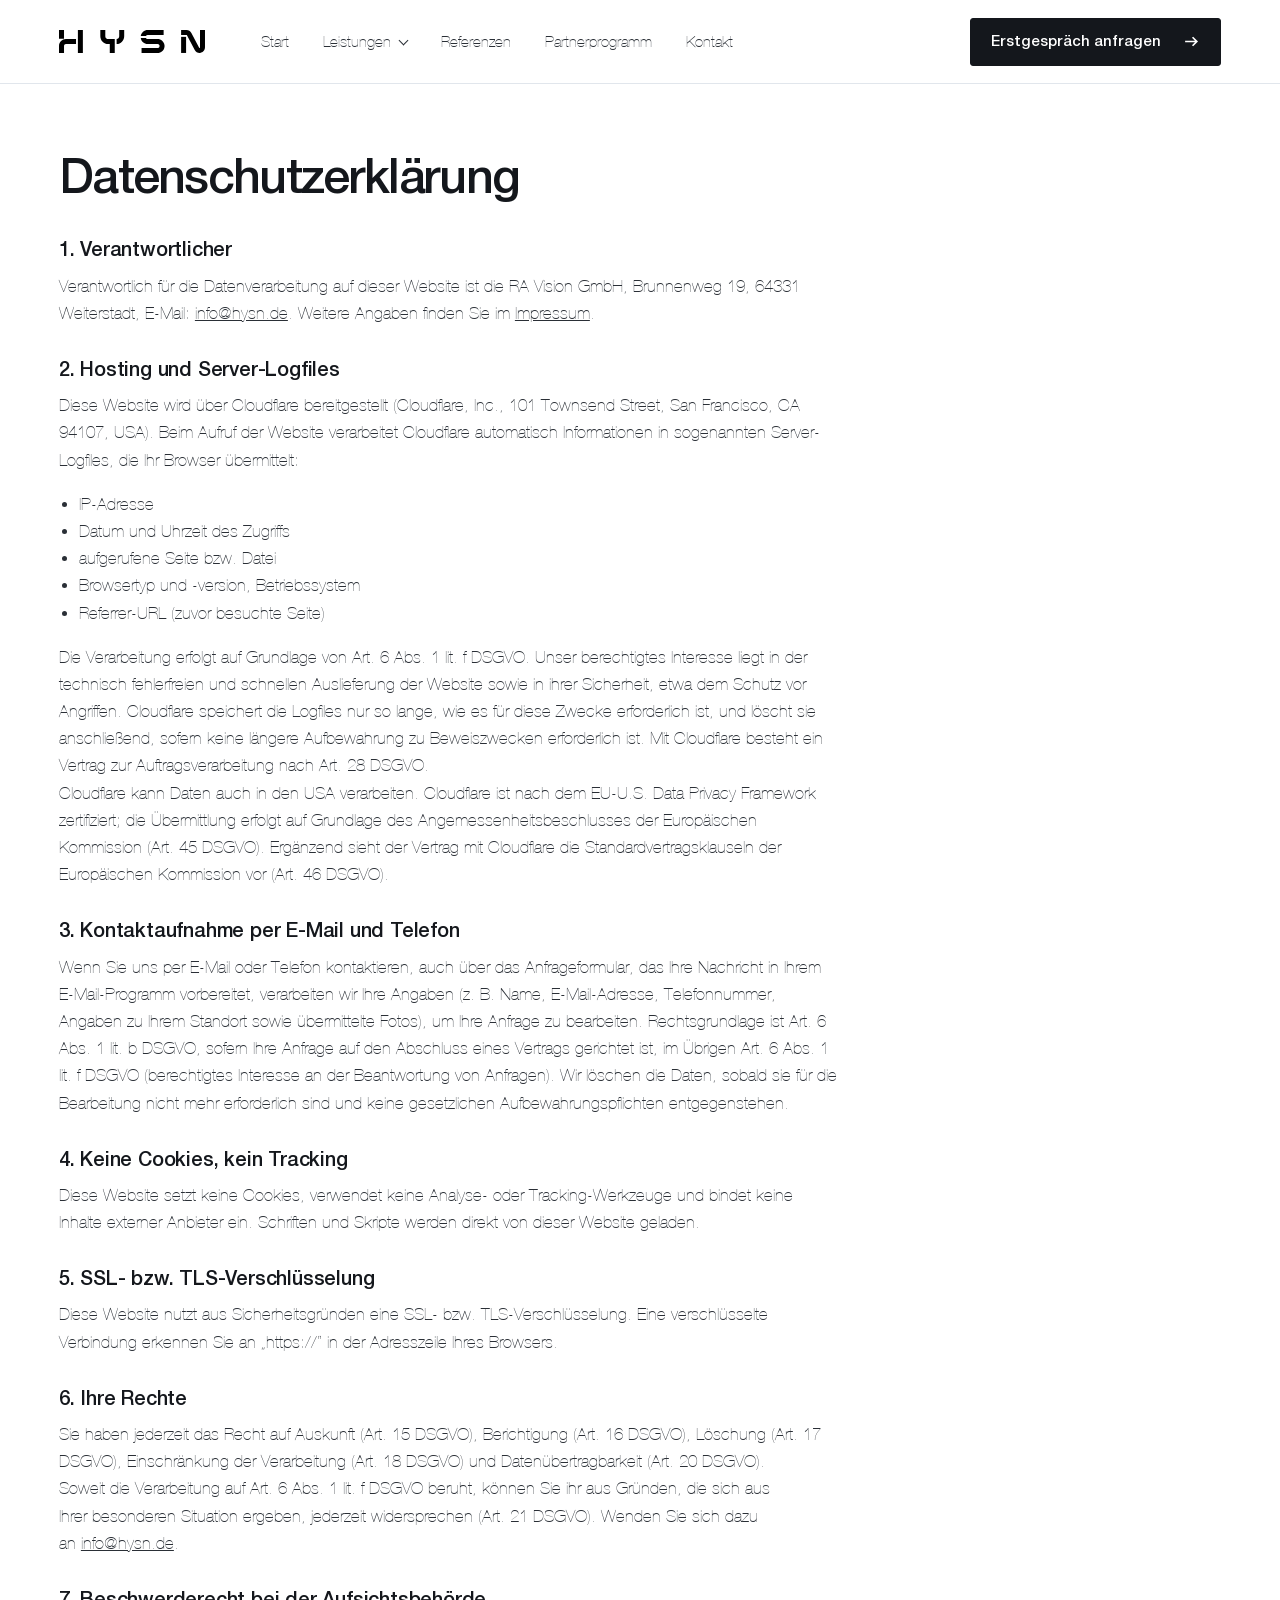
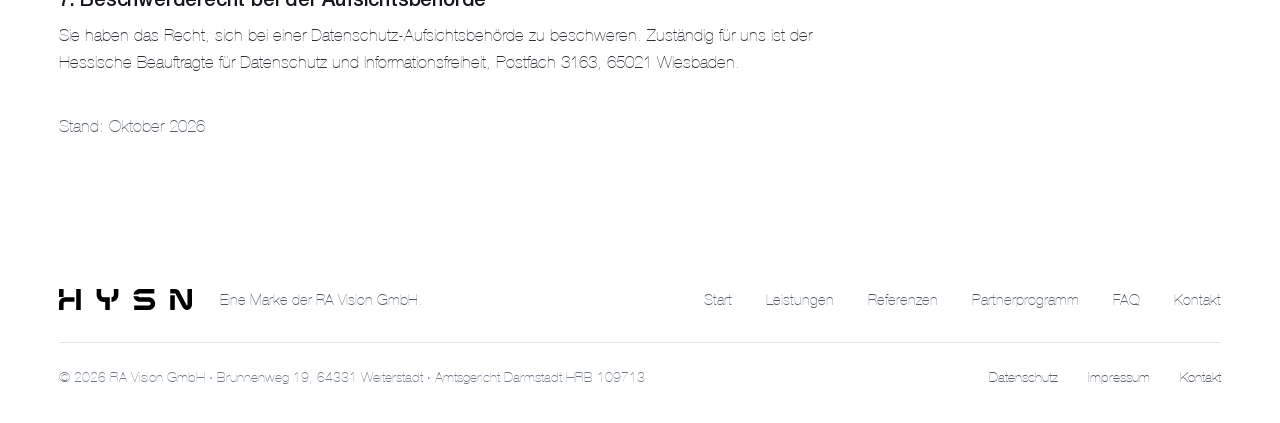
==== datenschutz/index.html @ 9eab582f "HYSN website: German multi-page site for Cloudflare Workers Static site built by _build.py from page" ====
<!doctype html>
<html lang="de"><head>
<meta charset="utf-8"><meta name="viewport" content="width=device-width, initial-scale=1">
<title>Datenschutz | HYSN</title><meta name="description" content="Datenschutzerklärung der RA Vision GmbH, Marke HYSN.">
<link rel="icon" href="../assets/img/favicon.svg" type="image/svg+xml"><link rel="stylesheet" href="../assets/css/site.css?v=23bb50a17d">
</head><body>
<a class="skip" href="#inhalt">Zum Inhalt springen</a>
<header class="top"><div class="wrap">
  <a class="logo" href="../index.html" aria-label="HYSN Startseite"><img src="../assets/img/logo/hysn-logo.svg" alt="HYSN" width="1485" height="234"></a>
  <nav class="nav" aria-label="Hauptnavigation"><ul><li><a href="../index.html">Start</a></li><li class="has-sub"><a href="../leistungen/content-creation/">Leistungen</a><ul class="sub-menu"><li><a href="../leistungen/content-creation/">Content Creation</a></li><li><a href="../leistungen/installation-montage/">Installation &amp; Montage</a></li><li><a href="../leistungen/wartung-betrieb/">Wartung &amp; Betrieb</a></li><li><a href="../leistungen/dooh-hyads/">DOOH &amp; hyads</a></li></ul></li><li><a href="../referenzen/">Referenzen</a></li><li><a href="../partnerprogramm/">Partnerprogramm</a></li><li><a href="../kontakt/">Kontakt</a></li></ul><a class="btn" href="../kontakt/#anfrage"><span class="btn-t"><span data-t="Erstgespräch anfragen">Erstgespräch anfragen</span></span><svg class="i-arr" viewBox="0 0 16 16" aria-hidden="true"><path d="M2 8h11M9 4l4 4-4 4"/></svg></a></nav>
  <details class="mnav"><summary aria-label="Menü"><svg class="ico ico-bars" viewBox="0 0 24 24"><path d="M3 7h18M3 12h18M3 17h18"/></svg><svg class="ico ico-x" viewBox="0 0 24 24"><path d="M6 6l12 12M18 6 6 18"/></svg></summary>
    <div class="mpanel" data-lenis-prevent><ul><li><a href="../index.html">Start</a></li><li class="mgroup">Leistungen</li><li class="sub-list"><a href="../leistungen/content-creation/">Content Creation</a></li><li class="sub-list"><a href="../leistungen/installation-montage/">Installation &amp; Montage</a></li><li class="sub-list"><a href="../leistungen/wartung-betrieb/">Wartung &amp; Betrieb</a></li><li class="sub-list"><a href="../leistungen/dooh-hyads/">DOOH &amp; hyads</a></li><li><a href="../referenzen/">Referenzen</a></li><li><a href="../partnerprogramm/">Partnerprogramm</a></li><li><a href="../kontakt/">Kontakt</a></li></ul><a class="btn" href="../kontakt/#anfrage"><span class="btn-t"><span data-t="Erstgespräch anfragen">Erstgespräch anfragen</span></span><svg class="i-arr" viewBox="0 0 16 16" aria-hidden="true"><path d="M2 8h11M9 4l4 4-4 4"/></svg></a></div></details>
</div></header>
<main id="inhalt">
<div class="wrap"><article class="legal">
<h1>Datenschutzerklärung</h1>
<h2>1. Verantwortlicher</h2><p>Verantwortlich für die Datenverarbeitung auf dieser Website ist die RA Vision GmbH, Brunnenweg 19, 64331 Weiterstadt, E-Mail: <a href="mailto:info@hysn.de">info@hysn.de</a>. Weitere Angaben finden Sie im <a href="../impressum/">Impressum</a>.</p>
<h2>2. Hosting und Server-Logfiles</h2><p>Diese Website wird über Cloudflare bereitgestellt (Cloudflare, Inc., 101 Townsend Street, San Francisco, CA 94107, USA). Beim Aufruf der Website verarbeitet Cloudflare automatisch Informationen in sogenannten Server-Logfiles, die Ihr Browser übermittelt:</p>
<ul><li>IP-Adresse</li><li>Datum und Uhrzeit des Zugriffs</li><li>aufgerufene Seite bzw. Datei</li><li>Browsertyp und -version, Betriebssystem</li><li>Referrer-URL (zuvor besuchte Seite)</li></ul>
<p>Die Verarbeitung erfolgt auf Grundlage von Art. 6 Abs. 1 lit. f DSGVO. Unser berechtigtes Interesse liegt in der technisch fehlerfreien und schnellen Auslieferung der Website sowie in ihrer Sicherheit, etwa dem Schutz vor Angriffen. Cloudflare speichert die Logfiles nur so lange, wie es für diese Zwecke erforderlich ist, und löscht sie anschließend, sofern keine längere Aufbewahrung zu Beweiszwecken erforderlich ist. Mit Cloudflare besteht ein Vertrag zur Auftragsverarbeitung nach Art. 28 DSGVO.</p>
<p>Cloudflare kann Daten auch in den USA verarbeiten. Cloudflare ist nach dem EU-U.S. Data Privacy Framework zertifiziert; die Übermittlung erfolgt auf Grundlage des Angemessenheitsbeschlusses der Europäischen Kommission (Art. 45 DSGVO). Ergänzend sieht der Vertrag mit Cloudflare die Standardvertragsklauseln der Europäischen Kommission vor (Art. 46 DSGVO).</p>
<h2>3. Kontaktaufnahme per E-Mail und Telefon</h2><p>Wenn Sie uns per E-Mail oder Telefon kontaktieren, auch über das Anfrageformular, das Ihre Nachricht in Ihrem E-Mail-Programm vorbereitet, verarbeiten wir Ihre Angaben (z. B. Name, E-Mail-Adresse, Telefonnummer, Angaben zu Ihrem Standort sowie übermittelte Fotos), um Ihre Anfrage zu bearbeiten. Rechtsgrundlage ist Art. 6 Abs. 1 lit. b DSGVO, sofern Ihre Anfrage auf den Abschluss eines Vertrags gerichtet ist, im Übrigen Art. 6 Abs. 1 lit. f DSGVO (berechtigtes Interesse an der Beantwortung von Anfragen). Wir löschen die Daten, sobald sie für die Bearbeitung nicht mehr erforderlich sind und keine gesetzlichen Aufbewahrungspflichten entgegenstehen.</p>
<h2>4. Keine Cookies, kein Tracking</h2><p>Diese Website setzt keine Cookies, verwendet keine Analyse- oder Tracking-Werkzeuge und bindet keine Inhalte externer Anbieter ein. Schriften und Skripte werden direkt von dieser Website geladen.</p>
<h2>5. SSL- bzw. TLS-Verschlüsselung</h2><p>Diese Website nutzt aus Sicherheitsgründen eine SSL- bzw. TLS-Verschlüsselung. Eine verschlüsselte Verbindung erkennen Sie an „https://“ in der Adresszeile Ihres Browsers.</p>
<h2>6. Ihre Rechte</h2><p>Sie haben jederzeit das Recht auf Auskunft (Art. 15 DSGVO), Berichtigung (Art. 16 DSGVO), Löschung (Art. 17 DSGVO), Einschränkung der Verarbeitung (Art. 18 DSGVO) und Datenübertragbarkeit (Art. 20 DSGVO). Soweit die Verarbeitung auf Art. 6 Abs. 1 lit. f DSGVO beruht, können Sie ihr aus Gründen, die sich aus Ihrer besonderen Situation ergeben, jederzeit widersprechen (Art. 21 DSGVO). Wenden Sie sich dazu an <a href="mailto:info@hysn.de">info@hysn.de</a>.</p>
<h2>7. Beschwerderecht bei der Aufsichtsbehörde</h2><p>Sie haben das Recht, sich bei einer Datenschutz-Aufsichtsbehörde zu beschweren. Zuständig für uns ist der Hessische Beauftragte für Datenschutz und Informationsfreiheit, Postfach 3163, 65021 Wiesbaden.</p>
<p style="margin-top:36px;color:var(--muted)">Stand: Oktober 2026</p>
</article></div>
</main>
<footer class="foot"><div class="wrap">
  <div class="foot-row">
    <div class="foot-brand"><a href="../index.html" aria-label="HYSN Startseite"><img src="../assets/img/logo/hysn-logo.svg" alt="HYSN" width="1485" height="234"></a><span>Eine Marke der RA Vision GmbH.</span></div>
    <nav aria-label="Footer"><ul><li><a href="../index.html">Start</a></li><li><a href="../leistungen/content-creation/">Leistungen</a></li><li><a href="../referenzen/">Referenzen</a></li><li><a href="../partnerprogramm/">Partnerprogramm</a></li><li><a href="../faq/">FAQ</a></li><li><a href="../kontakt/">Kontakt</a></li></ul></nav>
  </div>
  <div class="foot-legal"><span>© 2026 RA Vision GmbH · Brunnenweg 19, 64331 Weiterstadt · Amtsgericht Darmstadt HRB 109713</span>
    <ul><li><a href="../datenschutz/">Datenschutz</a></li><li><a href="../impressum/">Impressum</a></li><li><a href="../kontakt/">Kontakt</a></li></ul></div>
</div></footer>
<script src="../assets/js/vendor/lenis.js?v=35b2548763" defer></script>
<script src="../assets/js/site.js?v=674188e4a6" defer></script>
</body></html>
---- assets/css/site.css ----
/* HYSN site: light theme matching the page concepts and hysn.de. */
@font-face{font-family:'HYSN Sans';src:url('../fonts/HelveticaNeueRegular.woff2') format('woff2');font-weight:400;font-display:swap}
@font-face{font-family:'HYSN Sans';src:url('../fonts/HelveticaNeueMedium.woff2') format('woff2');font-weight:500;font-display:swap}
:root{
  --ink:#14171c; --text:#2a2f36; --muted:#525c67; --soft:#6f7b88;
  --line:#e1e6ec; --line-strong:#c9d1da; --band:#f1f5f9; --band-2:#e9eff5; --field:#f6f8fb; --white:#fff;
  --star:#d23c3c; --focus:#2f6fb5;
  --font:'Helvetica Neue','HYSN Sans',Helvetica,Arial,sans-serif;
  --wrap:1840px; --gutter:clamp(20px,4.6vw,88px); --radius:3px; --head:84px;
  /* spacing scale: every section and grid uses these, so all pages share one rhythm (1440 px: 109 / 56 / 35 / 36) */
  --sec-y:clamp(72px,7.6vw,136px); --sec-y-sm:clamp(44px,4.2vw,76px);
  --head-gap:clamp(36px,3.9vw,72px); --grid-gap:clamp(20px,2.4vw,44px); --card-pad:clamp(24px,2.5vw,44px); --stack:clamp(14px,1.1vw,22px);
}
*{box-sizing:border-box}
html{-webkit-text-size-adjust:100%;scroll-behavior:smooth;scroll-padding-top:100px}
body{margin:0;padding-top:var(--head);background:var(--white);color:var(--text);font-family:var(--font);font-size:17px;line-height:1.6;-webkit-font-smoothing:antialiased;font-variant-numeric:proportional-nums}
body.hero-page{padding-top:0}
img{max-width:100%;display:block}
.logo img,.foot-brand img,.cta-brand img{width:auto;max-width:none}
a{color:inherit}
h1,h2,h3{color:var(--ink);font-weight:500;margin:0}
h1{font-size:clamp(40px,3.85vw,76px);line-height:1.03;letter-spacing:-.035em}
h2{font-size:clamp(32px,3.2vw,60px);line-height:1.06;letter-spacing:-.03em}
/* the line spans _lib.page() adds inside headings always look like the heading itself */
h1>.ln,h2>.ln{font-size:inherit!important;font-weight:inherit!important;color:inherit!important;line-height:inherit!important;letter-spacing:inherit!important}
h3{font-size:20px;line-height:1.3;letter-spacing:-.01em}
p{margin:0}
.wrap{width:100%;max-width:var(--wrap);margin:0 auto;padding:0 var(--gutter)}
.eyebrow{display:block;font-size:13px;font-weight:500;letter-spacing:.22em;text-transform:uppercase;color:var(--soft);margin-bottom:18px}
.lead{font-size:clamp(18px,1.45vw,22px);line-height:1.5;color:var(--muted)}
.sub{font-size:18px;line-height:1.55;color:var(--muted)}
.small{font-size:15px;color:var(--muted)}
.nw{white-space:nowrap}
.skip{position:absolute;left:-999px}.skip:focus{left:16px;top:12px;z-index:100;background:var(--ink);color:#fff;padding:10px 14px}
:focus-visible{outline:2px solid var(--focus);outline-offset:3px}
.ico{width:24px;height:24px;flex:none;fill:none;stroke:currentColor;stroke-width:1.5;stroke-linecap:round;stroke-linejoin:round}

/* buttons and text links */
.btn{display:inline-flex;align-items:center;justify-content:space-between;gap:22px;background:var(--ink);color:#fff;border:1px solid var(--ink);border-radius:var(--radius);padding:17px 24px;font:500 16.5px/1 var(--font);text-decoration:none;cursor:pointer;transition:background .2s}
.btn:hover{background:#2a3038;color:#fff}
.btn svg{width:17px;height:17px;fill:none;stroke:currentColor;stroke-width:1.6}
.btn--ghost{background:transparent;color:var(--ink)}
.btn--ghost:hover{background:var(--ink);color:#fff}
.tlink{display:inline-flex;align-items:center;gap:12px;font:500 16.5px/1.2 var(--font);color:var(--ink);text-decoration:none;padding-bottom:6px;border-bottom:1px solid var(--line-strong);transition:border-color .2s}
.tlink:hover{border-color:var(--ink)}
.tlink svg{width:16px;height:16px;fill:none;stroke:currentColor;stroke-width:1.6}
.tlink--plain{border-bottom:0;padding-bottom:0}

/* header: fixed; transparent over a photo hero until the page scrolls */
.top{position:fixed;top:0;left:0;right:0;z-index:50;height:var(--head);background:rgba(255,255,255,.97);border-bottom:1px solid var(--line);transition:background .25s,border-color .25s}
body.hero-page .top{background:transparent;border-color:transparent}
body.hero-page .top.is-solid{background:rgba(255,255,255,.97);border-color:var(--line)}
/* keep the menu readable where a hero photo runs under it */
body.hero-page .top:not(.is-solid){background:linear-gradient(180deg,rgba(255,255,255,.92) 0%,rgba(255,255,255,.78) 62%,rgba(255,255,255,0) 100%) border-box no-repeat}
.top .wrap{display:flex;align-items:center;height:100%;gap:56px}
.logo img{height:23px;width:auto}
.nav{display:flex;align-items:center;flex:1;gap:24px}
.nav>ul{display:flex;gap:34px;list-style:none;margin:0;padding:0}
.nav a{font-size:15.5px;color:var(--text);text-decoration:none;padding:8px 0;white-space:nowrap}
.nav a:hover,.nav a[aria-current="page"]{color:var(--ink)}
.nav a[aria-current="page"]{box-shadow:inset 0 -1.5px 0 var(--ink)}
.nav .btn{margin-left:auto;padding:14px 20px;font-size:15px;color:#fff;white-space:nowrap}
.has-sub{position:relative}
.has-sub>a::after{content:"";display:inline-block;width:6px;height:6px;margin-left:9px;border:solid currentColor;border-width:0 1.4px 1.4px 0;transform:translateY(-3px) rotate(45deg)}
.sub-menu{position:absolute;top:100%;left:-20px;min-width:260px;list-style:none;margin:0;padding:10px 0;background:#fff;border:1px solid var(--line);box-shadow:0 18px 40px rgba(20,23,28,.08);opacity:0;visibility:hidden;transform:translateY(6px);transition:.2s}
.has-sub:hover .sub-menu,.has-sub:focus-within .sub-menu{opacity:1;visibility:visible;transform:none}
.sub-menu a{display:block;padding:10px 20px}
.sub-menu a:hover{background:var(--band)}
.mnav{display:none;margin-left:auto}

/* footer: compact, as in the concepts */
.foot{padding:52px 0 34px;font-size:15px;background:#fff}
.foot-row{display:flex;align-items:center;flex-wrap:wrap;gap:20px 56px;padding-bottom:30px;border-bottom:1px solid var(--line)}
.foot-brand{display:flex;align-items:center;gap:28px}
.foot-brand img{height:21px;width:auto}
.foot-brand span{color:var(--muted)}
.foot nav ul{display:flex;flex-wrap:wrap;gap:12px 34px;list-style:none;margin:0;padding:0}
.foot-row nav{margin-left:auto}
.foot a{text-decoration:none;color:var(--muted)}
.foot a:hover{color:var(--ink)}
.foot-legal{display:flex;flex-wrap:wrap;justify-content:space-between;gap:12px 24px;padding-top:24px;color:var(--soft);font-size:14px}
.foot-legal ul{display:flex;gap:30px;list-style:none;margin:0;padding:0}

/* section rhythm: .sec gives a content section the shared vertical spacing, .sec--band the pale background */
.sec{padding:var(--sec-y) 0}
.sec--band{background:var(--band)}
.sec-head{max-width:900px;margin-bottom:var(--head-gap)}
.sec-head>.sub,.sec-head>.lead{margin-top:var(--stack);max-width:720px}
.sec-note{margin-top:clamp(28px,2.6vw,44px);font-size:15.5px;color:var(--muted)}
.sec-note strong{font-weight:500;color:var(--ink)}
/* heading column left, content right */
.split{display:grid;grid-template-columns:minmax(0,.8fr) minmax(0,1.6fr);gap:var(--head-gap) clamp(48px,5vw,104px);align-items:start}
.split>.sec-head{margin-bottom:0}

/* fact strip under a hero: icon, title, one line; columns with dividers */
.facts{padding:var(--sec-y-sm) 0}
.facts .wrap{display:grid;grid-auto-flow:column;grid-auto-columns:minmax(0,1fr)}
.fact{display:flex;gap:22px;align-items:flex-start;padding:4px clamp(20px,2.2vw,40px)}
.fact:first-child{padding-left:0}
.fact+.fact{border-left:1px solid var(--line)}
.fact .ico{width:48px;height:48px;stroke-width:1.15;color:var(--ink)}
.fact h3{font-size:21px;margin:4px 0 8px}
.fact p{font-size:16.5px;color:var(--muted);line-height:1.5}

/* numbered steps with icon rings on a connecting line; any number of steps */
.steps{--ring:84px;list-style:none;margin:0;padding:0;display:grid;grid-auto-flow:column;grid-auto-columns:minmax(0,1fr);gap:var(--grid-gap)}
.steps>li{position:relative}
.steps>li:not(:last-child)::after{content:"";position:absolute;top:calc(var(--ring) / 2);left:calc(var(--ring) + 16px);right:calc(16px - var(--grid-gap));height:1px;background:var(--line-strong)}
.steps .ring{width:var(--ring);height:var(--ring);border-radius:50%;background:#fff;border:1px solid var(--line-strong);display:grid;place-items:center}
.steps .ring .ico{width:30px;height:30px;stroke-width:1.3;color:var(--ink)}
.steps b{display:block;margin-top:28px;font-size:15px;font-weight:500;letter-spacing:.12em;color:var(--soft)}
.steps h3{font-size:21px;margin:8px 0 10px}
.steps p{font-size:16.5px;color:var(--muted);line-height:1.5}

/* contact hero: photo bleeds to the right edge, fades into white */
.chero{position:relative;min-height:680px;display:flex;align-items:center;padding:calc(var(--head) + 40px) 0 72px;overflow:hidden;background:#fff}
.chero-img{position:absolute;top:0;right:0;bottom:0;width:52%}
.chero-img img{width:100%;height:100%;object-fit:cover;object-position:45% 50%}
.chero::before{content:"";position:absolute;inset:0;z-index:1;background:linear-gradient(90deg,#fff 0%,#fff 48%,rgba(255,255,255,.55) 51%,rgba(255,255,255,0) 55%)}
.chero .wrap{position:relative;z-index:2}
/* site.js sets --cover where the hero text reaches the photo */
.chero-img[style*="--cover"]::after{content:"";position:absolute;top:0;bottom:0;left:0;width:calc(var(--cover) + 110px);pointer-events:none;background:linear-gradient(90deg,#fff 0,#fff var(--cover),rgba(255,255,255,.55) calc(var(--cover) + 50px),rgba(255,255,255,0) 100%)}
.chero-text{max-width:min(1000px,50vw)}
.chero h1{margin-bottom:26px}
.chero .lead{max-width:640px;margin-bottom:38px}
.chero .actions{display:flex;flex-wrap:wrap;align-items:center;gap:20px 40px}
.note{display:flex;align-items:center;gap:14px;margin-top:34px;font-size:16px;color:var(--muted)}
.note .ico{width:28px;height:28px;color:var(--ink)}

/* form + sidebar */
.cform{padding:var(--sec-y) 0 0}
.cform .wrap{display:grid;grid-template-columns:1fr minmax(380px,560px);gap:0}
.cform-main{padding:0 clamp(40px,4vw,80px) var(--sec-y) 0}
.cform-main .sub{margin-top:18px}
.form-grid{display:grid;grid-template-columns:1fr 1fr;gap:22px 36px;margin-top:40px}
.field{display:flex;flex-direction:column;gap:10px}
.field--full{grid-column:1/-1}
.field label{font-size:16px;color:var(--ink)}
.field label b{color:var(--star);font-weight:400;margin-left:2px}
.field input,.field select,.field textarea{font:400 16.5px/1.4 var(--font);color:var(--ink);background:var(--field);border:1px solid #d5dce4;border-radius:var(--radius);padding:15px 16px;width:100%}
.field textarea{min-height:190px;resize:vertical}
.field select{appearance:none;color:var(--ink);background-image:url("data:image/svg+xml,%3Csvg xmlns='http://www.w3.org/2000/svg' width='12' height='8' fill='none' stroke='%2314171c' stroke-width='1.6'%3E%3Cpath d='m1 1 5 5 5-5'/%3E%3C/svg%3E");background-repeat:no-repeat;background-position:right 18px center;padding-right:44px}
.field select:has(option[value=""]:checked){color:var(--muted)}
.field input:focus,.field select:focus,.field textarea:focus{outline:none;border-color:var(--ink);background:#fff;box-shadow:0 0 0 3px rgba(20,23,28,.07)}
.form-foot{margin-top:30px}
.form-foot .small{margin-top:18px;max-width:640px}
.form-foot .small a{color:var(--ink)}
.cside{border-left:1px solid var(--line);padding-left:clamp(32px,3vw,56px);display:flex;flex-direction:column}
.cside h3{font-size:30px;letter-spacing:-.02em;margin-bottom:34px}
.expect{display:flex;gap:26px;margin-bottom:34px}
.expect .ico{width:44px;height:44px;stroke-width:1.2;color:var(--ink)}
.expect strong{display:block;font-size:20px;font-weight:500;color:var(--ink);letter-spacing:-.01em;margin-bottom:6px}
.expect p{color:var(--muted);font-size:16.5px;line-height:1.5}
.direct-mini{border-top:1px solid var(--line);padding-top:30px;margin-top:4px}
.direct-mini p{font-size:16.5px;color:var(--ink);margin-bottom:16px}
.direct-mini a{display:flex;align-items:center;gap:18px;font-size:21px;color:var(--ink);text-decoration:none;margin-bottom:12px}
.direct-mini a:hover{text-decoration:underline}
.direct-mini .ico{width:24px;height:24px}
.cside-img{margin-top:34px;margin-right:calc((min(100vw, var(--wrap)) - 100vw) / 2 - var(--gutter));flex:1;min-height:330px;overflow:hidden}
.cside-img img{width:100%;height:100%;object-fit:cover;object-position:70% 50%}

/* what happens next */
.next{background:linear-gradient(180deg,var(--band) 0%,#f6f9fb 100%);padding:var(--sec-y) 0;border-top:1px solid var(--line)}
.next .wrap{display:grid;grid-template-columns:.9fr 2.1fr;gap:48px;align-items:center}
.flow{display:grid;grid-template-columns:repeat(3,1fr);position:relative}
.flow::before{content:"";position:absolute;left:100px;right:calc(33.33% - 34px);top:33px;height:1px;background:var(--line-strong)}
.flow>div{position:relative;padding:0 34px}
.flow>div+div::before{content:"";position:absolute;left:0;top:92px;bottom:0;border-left:1px solid var(--line-strong)}
.flow .ring{width:66px;height:66px;border-radius:50%;background:#fff;border:1px solid var(--line-strong);display:grid;place-items:center;margin-bottom:22px;position:relative;z-index:1}
.flow .ring .ico{width:28px;height:28px}
.flow b{display:block;font-weight:500;font-size:18px;color:var(--ink);margin-bottom:6px}
.flow h3{font-size:19px;margin-bottom:10px}
.flow p{color:var(--muted);font-size:16px;line-height:1.5}

/* direct contact columns */
.ways{padding:var(--sec-y) 0}
.ways h2{margin-bottom:var(--head-gap)}
.ways-grid{display:grid;grid-template-columns:repeat(4,1fr)}
.ways-grid>div{padding:6px 34px 6px 0}
.ways-grid>div+div{padding-left:34px;border-left:1px solid var(--line)}
.ways-grid>div{display:flex;flex-direction:column;align-items:flex-start}
.ways-grid .tlink{margin-top:auto}
.ways-grid .ico{width:46px;height:46px;stroke-width:1.2;color:var(--ink);margin-bottom:26px}
.ways-grid h3{font-size:16px;font-weight:400;color:var(--muted);margin-bottom:8px}
.ways-grid .big{display:block;font-size:clamp(20px,1.7vw,26px);font-weight:500;color:var(--ink);letter-spacing:-.015em;line-height:1.25;text-decoration:none;margin-bottom:14px}
.ways-grid p{color:var(--muted);font-size:16.5px;line-height:1.5;margin-bottom:26px;min-height:50px}

/* personal strip */
.person{display:grid;grid-template-columns:58% 42%;background:#fff;border-top:1px solid var(--line)}
.person-img{min-height:520px;overflow:hidden}
.person-img img{width:100%;height:100%;object-fit:cover}
.person-text{padding:var(--sec-y) clamp(32px,4.4vw,88px);display:flex;flex-direction:column;justify-content:center;align-items:flex-start;max-width:640px}
.person-text h2{font-size:clamp(30px,3.1vw,48px);margin-bottom:22px}
.person-text .sub{margin-bottom:28px}
.person-text .org{font-size:18px;color:var(--ink);margin-bottom:6px}
.person-text .small{margin-bottom:30px}

/* location */
.place{background:linear-gradient(180deg,#f3f6f9 0%,#f8fafc 100%);padding:var(--sec-y) 0;border-top:1px solid var(--line)}
.place .wrap{display:grid;grid-template-columns:1.25fr .85fr auto;gap:48px;align-items:center}
.place .sub{margin:20px 0 26px;max-width:620px}
.addr{display:flex;gap:18px;margin-bottom:34px;color:var(--muted);font-size:17px;line-height:1.5}
.addr .ico{width:28px;height:28px;color:var(--ink)}
.addr strong{display:block;color:var(--ink);font-weight:500}
.map{width:100%;max-width:300px;justify-self:end}
.map .land{fill:#fff;stroke:#b9c4d0;stroke-width:1.3}
.map .area{fill:#d7e2ee}
.map .dot{fill:var(--ink)}
.map text{font:500 16px var(--font);fill:var(--ink)}
.stack{border-left:1px solid var(--line-strong);padding:20px 0 20px 56px;align-self:stretch;display:flex;flex-direction:column;justify-content:center}
.stack span{display:block;font-size:15px;font-weight:500;letter-spacing:.24em;text-transform:uppercase;color:var(--muted);line-height:2.1}
.stack i{display:block;width:44px;height:1px;background:var(--muted);margin-top:22px}

/* faq: two columns, plus/minus */
.qa{padding:var(--sec-y) 0}
.qa .wrap{display:grid;grid-template-columns:.8fr 1.4fr;gap:64px;align-items:start}
.faq{border-top:1px solid var(--line)}
.faq details{border-bottom:1px solid var(--line)}
.faq summary{list-style:none;cursor:pointer;display:flex;justify-content:space-between;align-items:center;gap:24px;padding:24px 4px 24px 24px;font-size:19px;color:var(--ink)}
.faq summary::-webkit-details-marker{display:none}
.faq summary::after{content:"";flex:none;width:16px;height:16px;background:linear-gradient(var(--ink),var(--ink)) center/16px 1.6px no-repeat,linear-gradient(var(--ink),var(--ink)) center/1.6px 16px no-repeat;transition:transform .42s var(--ease,ease),background-size .42s var(--ease,ease)}
/* plus turns into minus; .is-closing (site.js) flips it back as soon as an answer starts closing */
.faq details[open]:not(.is-closing) summary::after{background-size:16px 1.6px,1.6px 0}
.faq summary:hover::after{transform:scale(1.15)}
.faq details p{padding:0 64px 26px 24px;color:var(--muted);font-size:17px}

/* closing banner with the hysn.de ribbon */
.cta{position:relative;overflow:hidden;background:linear-gradient(100deg,#f6f8fa 0%,#eef2f6 45%,#f4f6f9 100%);border-top:1px solid var(--line)}
.cta .ribbon{position:absolute;top:0;bottom:0;left:38%;width:66%;height:100%;z-index:0;pointer-events:none}
.cta .wrap{position:relative;z-index:1;display:flex;align-items:center;justify-content:space-between;gap:40px;padding-top:var(--sec-y);padding-bottom:var(--sec-y)}
.cta-text{max-width:780px}
.cta .sub{margin:14px 0 30px}
.cta .actions{display:flex;flex-wrap:wrap;align-items:center;gap:18px 36px}
.cta .small{margin-top:18px}
.cta-brand{display:flex;flex-direction:column;align-items:flex-start;font-size:15px;font-weight:500;letter-spacing:.26em;text-transform:uppercase;color:var(--text);line-height:1.9}
.cta-brand i{display:block;width:44px;height:1px;background:var(--ink);margin:20px 0 34px}
.cta-brand img{height:20px;width:auto}

/* legal pages */
.legal{max-width:780px;padding:72px 0 96px}
.legal h1{font-size:clamp(34px,4vw,48px);margin-bottom:36px}
.legal h2{font-size:20px;letter-spacing:-.01em;margin:34px 0 10px}
.legal p,.legal li{color:var(--text)}
.legal ul{padding-left:20px}
.todo{background:#fff3c4;padding:0 4px;border-radius:2px}

/* responsive */
@media (max-width:1180px){
  .split{grid-template-columns:1fr}
  .facts .wrap{grid-auto-flow:row;grid-template-columns:repeat(2,minmax(0,1fr));row-gap:32px}
  .fact:nth-child(odd){padding-left:0;border-left:0}
  .top .wrap{gap:32px}.nav>ul{gap:22px}
  .cform .wrap{grid-template-columns:1fr}
  .cform-main{padding:0 0 64px}
  .cside{border-left:0;padding-left:0;border-top:1px solid var(--line);padding-top:48px}
  .cside-img{margin-left:calc((min(100vw, var(--wrap)) - 100vw) / 2 - var(--gutter));min-height:300px}
  .ways-grid{grid-template-columns:1fr 1fr;row-gap:44px}
  .ways-grid>div:nth-child(3){padding-left:0;border-left:0}
  .place .wrap{grid-template-columns:1fr 1fr}.stack{display:none}
  .next .wrap{grid-template-columns:1fr;gap:40px}
  .cside-img{flex:none;height:340px;min-height:0}
  .cta-brand{display:none}
}
@media (max-width:1140px){
  .nav{display:none}
  .mnav{display:block}
  .mnav summary{list-style:none;cursor:pointer;width:44px;height:44px;display:grid;place-items:center}
  .mnav summary::-webkit-details-marker{display:none}
  .mpanel{display:none;position:absolute;left:0;right:0;top:var(--head);max-height:calc(100vh - var(--head));max-height:calc(100dvh - var(--head));overflow-y:auto;overscroll-behavior:contain;background:#fff;border-bottom:1px solid var(--line);padding:12px var(--gutter) 24px;box-shadow:0 18px 40px rgba(20,23,28,.08)}
  .mnav[open] .mpanel{display:block}
  .mpanel ul{list-style:none;margin:0;padding:0}
  .mpanel a{display:block;padding:12px 0;font-size:17px;font-weight:500;color:var(--ink);text-decoration:none;border-bottom:1px solid var(--line)}
  .mpanel .mgroup{padding:16px 0 6px;font-size:12.5px;font-weight:500;letter-spacing:.2em;text-transform:uppercase;color:var(--soft)}
  .mpanel .sub-list a{padding-left:16px;font-weight:400}
  .mpanel a[aria-current="page"]{box-shadow:inset 3px 0 0 var(--ink);padding-left:12px}
  .mpanel .btn{display:inline-flex;margin-top:18px;padding:16px 22px;border-bottom:0;color:#fff}
  .mnav .ico-x,.mnav[open] .ico-bars{display:none}
  .mnav[open] .ico-x{display:block}
  body.hero-page .top.mopen,body.hero-page .top:has(.mnav[open]){background:#fff;border-color:var(--line)}
}
@media (max-width:960px){
  .chero{min-height:0;display:flex;flex-direction:column;padding:calc(var(--head) + 28px) 0 0}
  .chero-text{max-width:none}
  .chero-img{order:2}
  .chero::before{display:none}
  .chero-img{position:relative;width:100%;height:auto;aspect-ratio:16/10;margin-top:44px}
  .steps{grid-auto-flow:row;grid-template-columns:repeat(2,minmax(0,1fr));row-gap:44px}
  .steps>li::after{display:none}
  .flow{grid-template-columns:1fr;gap:30px}.flow::before{display:none}
  .flow>div{padding:0;display:grid;grid-template-columns:66px minmax(0,1fr);column-gap:24px;align-content:start}.flow>div+div::before{display:none}
  .flow .ring{grid-row:1/4;margin-bottom:0}
  .map{max-width:220px}
  .person{grid-template-columns:1fr}.person-img{min-height:300px}
  .person-text{padding:56px var(--gutter);max-width:none}
  .qa .wrap{grid-template-columns:1fr;gap:32px}
  .place .wrap{grid-template-columns:1fr}.map{justify-self:start}
  .foot-row nav{margin-left:0}
}
@media (max-width:620px){
  :root{--gutter:20px;--head:70px}
  body{font-size:16.5px}
  .form-grid{grid-template-columns:1fr;gap:20px}
  .ways-grid{grid-template-columns:1fr}
  .ways-grid>div,.ways-grid>div+div{padding:28px 0;border-left:0;border-top:1px solid var(--line)}
  .ways-grid>div:first-child{border-top:0;padding-top:0}
  .ways-grid p{min-height:0}
  .ways-grid{row-gap:0}
  .btn{width:100%}
  .top .btn{width:auto}
  .faq summary{padding-left:0}.faq details p{padding:0 0 24px 0}
  .facts .wrap{grid-template-columns:1fr;row-gap:0}
  .fact,.fact+.fact{padding:20px 0;border-left:0;border-top:1px solid var(--line)}
  .fact:first-child{border-top:0;padding-top:0}
  .fact .ico{width:40px;height:40px}
  .fact h3{font-size:20px;margin:0 0 6px}
  .steps{--ring:64px;grid-template-columns:1fr;row-gap:32px}
  .steps>li{display:grid;grid-template-columns:var(--ring) minmax(0,1fr);column-gap:20px;align-content:start}
  .steps .ring{grid-row:1/4}
  .steps .ring .ico{width:26px;height:26px}
  .steps b{margin-top:0}
  .steps h3{margin:4px 0 6px}
  /* footer links: finger-sized rows */
  .foot nav ul{gap:0 28px}
  .foot nav a,.foot-legal a{display:inline-block;padding:11px 0}
  .foot-legal{padding-top:12px}
  .foot-brand{flex-direction:column;align-items:flex-start;gap:12px}
}
@media (prefers-reduced-motion:reduce){html{scroll-behavior:auto}*{transition:none!important}}

/* audit fixes */
.vh{position:absolute!important;width:1px;height:1px;padding:0;margin:-1px;overflow:hidden;clip:rect(0,0,0,0);white-space:nowrap;border:0}
/* larger touch areas for small text links without changing their look */
.tlink,.ways-grid a.big,.direct-mini a,.logo,.ways-grid p a,.cta-text p a{position:relative}
.tlink::after,.ways-grid a.big::after,.direct-mini a::after,.logo::after,.ways-grid p a::after,.cta-text p a::after{content:"";position:absolute;inset:-9px 0}
@media (max-width:600px){
  /* hyphenate only long compound words, never short ones like "Gespräch" */
  h1,h2,h3{overflow-wrap:break-word;-webkit-hyphens:auto;hyphens:auto;hyphenate-limit-chars:12 5 5;-webkit-hyphenate-limit-before:5;-webkit-hyphenate-limit-after:5}
  h1,h2{text-wrap:balance}
  .legal h1{font-size:clamp(28px,8.6vw,34px)}
}
@media (min-width:2000px){ .chero h1{font-size:68px} }
/* very wide screens: the plain photo hero (Kontakt) starts its photo after the text column */
@media (min-width:2000px){
  section[class="chero"]{--imgw:calc(100vw - ((100vw - 1840px) / 2 + var(--gutter) + 1040px))}
  section[class="chero"] .chero-img{width:var(--imgw)}
  section[class="chero"]::before{background:linear-gradient(90deg,#fff 0,#fff calc(100% - var(--imgw)),rgba(255,255,255,.55) calc(100% - var(--imgw) + 50px),rgba(255,255,255,0) calc(100% - var(--imgw) + 110px))}
}
summary,.flow h3{text-wrap:pretty}
.place-note{margin-top:14px}
/* wide screens: the concepts are drawn at 1920 with larger type than the 1440 layout */
@media (min-width:1600px){
  body{font-size:18px}
  .eyebrow{font-size:14px}
  .lead{font-size:clamp(22px,1.36vw,26px)}
  .chero .lead{max-width:720px}
  .sub{font-size:19.5px}
  .small{font-size:16px}
  .note{font-size:17px}
  .btn{font-size:17.5px;padding:19px 27px}
  .tlink{font-size:17.5px}
  .field label{font-size:17.5px}
  .field input,.field select,.field textarea{font-size:17.5px;padding:16px 18px}
  .cside h3{font-size:34px}
  .expect strong{font-size:22px}.expect p{font-size:17.5px}
  .direct-mini p{font-size:17.5px}.direct-mini a{font-size:23px}
  .flow b{font-size:19.5px}.flow h3{font-size:21.5px}.flow p{font-size:17.5px}
  .ways-grid h3{font-size:17.5px}.ways-grid .big{font-size:28px}.ways-grid p{font-size:17.5px}
  .person-text h2{font-size:clamp(30px,3.1vw,56px)}.person-text .org{font-size:20px}
  .addr{font-size:18.5px}
  .stack span,.cta-brand{font-size:16px}
  .faq summary{font-size:21px}.faq details p{font-size:18.5px}
}
/* closing banner: the ribbon fades in from the left instead of starting on a hard vertical edge */
.cta .ribbon{-webkit-mask-image:linear-gradient(90deg,transparent 0,#000 22%);mask-image:linear-gradient(90deg,transparent 0,#000 22%)}
@media (max-width:960px){ .cta .ribbon{left:20%;width:100%;-webkit-mask-image:linear-gradient(90deg,transparent 0,#000 45%);mask-image:linear-gradient(90deg,transparent 0,#000 45%)} }
@media (max-width:620px){ .cta .ribbon{left:0;opacity:.6} }
p,li{text-wrap:pretty}
/* phones: every <br>-separated heading line (span.ln, added by _lib.page) balances on its own */
@media (max-width:600px){ .ln{display:block} .ln+br{display:none} }

/* =====================================================================
   Motion and interaction, taken over from the hysn.de landing page.
   site.js adds .js-motion to <html> (never for reduced motion), so without JavaScript nothing is hidden.
   ===================================================================== */
:root{--ease:cubic-bezier(.22,.61,.36,1);--glacier:#6f8aa6}

/* buttons: the label rolls up to a copy of itself (.btn-t is added by _lib.page), the arrow leaves and comes back */
.btn-t{display:block;overflow:hidden;padding:.15em 0;margin:-.15em 0}
.btn-t>span{display:block;position:relative;line-height:1.2;transition:transform .5s var(--ease)}
.btn-t>span::after{content:attr(data-t);position:absolute;left:0;right:0;top:calc(100% + .3em)}
.btn:hover .btn-t>span,.btn:focus-visible .btn-t>span{transform:translateY(calc(-100% - .3em))}
@keyframes arr-x{0%{translate:0 0;opacity:1}42%{translate:16px 0;opacity:0}43%{translate:-16px 0;opacity:0}100%{translate:0 0;opacity:1}}
@keyframes arr-y{0%{translate:0 0;opacity:1}42%{translate:0 14px;opacity:0}43%{translate:0 -14px;opacity:0}100%{translate:0 0;opacity:1}}
@keyframes arr-up{0%{translate:0 0;opacity:1}42%{translate:0 -14px;opacity:0}43%{translate:0 14px;opacity:0}100%{translate:0 0;opacity:1}}
:is(a,button,summary):is(:hover,:focus-visible) .i-arr{animation:arr-x .6s var(--ease)}
:is(a,button,summary):is(:hover,:focus-visible) .i-down{animation:arr-y .6s var(--ease)}

/* text links: an ink line grows over the light underline */
.tlink{border-bottom:0;padding-bottom:7px;background:linear-gradient(var(--ink),var(--ink)) 0 100%/0 1.5px no-repeat,linear-gradient(var(--line-strong),var(--line-strong)) 0 100%/100% 1px no-repeat;transition:background-size .5s var(--ease)}
.tlink:hover,.tlink:focus-visible{background-size:100% 1.5px,100% 1px}
.tlink--plain{padding-bottom:5px;background:linear-gradient(var(--ink),var(--ink)) 0 100%/0 1px no-repeat}
.tlink--plain:hover,.tlink--plain:focus-visible{background-size:100% 1px}

/* header: frosted glass, a soft shadow once the page scrolls, underline that draws in under menu items */
.top{background:rgba(255,255,255,.84);-webkit-backdrop-filter:saturate(1.4) blur(14px);backdrop-filter:saturate(1.4) blur(14px);transition:background .25s,border-color .25s,box-shadow .35s}
body.hero-page .top.is-solid{background:rgba(255,255,255,.84)}
.top.is-scrolled{box-shadow:0 10px 30px rgba(20,23,28,.06)}
.nav>ul>li>a{position:relative}
.nav>ul>li>a::before{content:"";position:absolute;left:0;right:0;bottom:2px;height:1.5px;background:var(--ink);transform:scaleX(0);transform-origin:right;transition:transform .45s var(--ease)}
.has-sub>a::before{right:15px}
.nav>ul>li:hover>a::before,.nav>ul>li:focus-within>a::before,.nav a[aria-current="page"]::before,.nav a.is-cur::before{transform:scaleX(1);transform-origin:left}
.nav a[aria-current="page"]{box-shadow:none}
.sub-menu a{transition:background .25s,padding .35s var(--ease),color .25s}
.has-sub.is-open .sub-menu{opacity:1;visibility:visible;transform:none}
.has-sub.is-shut .sub-menu{opacity:0;visibility:hidden;transform:translateY(6px)}
html.menu-open{overflow:hidden}
.sub-menu a:hover{padding-left:26px}
.foot a{transition:color .25s}

/* cards and icons */
.zoom img{transition:transform .9s var(--ease)}
.zoom:hover img{transform:scale(1.05)}
.fact .ico,.ways-grid .ico,.expect .ico,.wb-points .ico{transition:translate .5s var(--ease)}
.fact:hover .ico,.ways-grid>div:hover .ico,.expect:hover .ico,.wb-points>div:hover .ico{translate:0 -4px}
.steps .ring,.flow .ring{transition:background .4s,border-color .4s,translate .5s var(--ease)}
.steps .ring .ico,.flow .ring .ico{transition:color .4s}
.steps>li:hover .ring,.flow>div:hover .ring{background:var(--ink);border-color:var(--ink);translate:0 -3px}
.steps>li:hover .ring .ico,.flow>div:hover .ring .ico{color:#fff}

/* scroll reveal: blocks rise in, groups of cards one after another (site.js sets .rv, --d and .is-in) */
.js-motion .rv{opacity:0;translate:0 28px;transition:opacity .8s var(--ease),translate .9s var(--ease);transition-delay:calc(var(--d,0) * 90ms)}
.js-motion .rv.is-in{opacity:1;translate:0 0}
/* larger photos open like a curtain */
.js-motion .rv-img img{clip-path:inset(0 0 100% 0);scale:1.12;transition:clip-path 1.1s var(--ease),scale 1.6s var(--ease),transform .9s var(--ease)}
.js-motion .rv-img.rv-flat img{scale:1}
.js-motion .rv-img.is-in img{clip-path:inset(0);scale:1}
/* section headings brighten word by word while they scroll into view (site.js sets --o per word) */
.js-motion .hw .w{opacity:var(--o,.22)}
/* step lines draw from left to right */
.js-motion .steps>li::after{transform:scaleX(0);transform-origin:left;transition:transform 1s var(--ease) calc(var(--i,0) * .28s + .15s)}
.js-motion .steps.is-in>li::after{transform:scaleX(1)}
.js-motion .flow::before{transform:scaleX(0);transform-origin:left;transition:transform 1.6s var(--ease) .2s}
.js-motion .flow.is-in::before{transform:scaleX(1)}

/* photo heroes: text rises in on load, the photo settles slowly */
@keyframes rise{from{opacity:0;translate:0 26px}to{opacity:1;translate:0 0}}
@keyframes settle{from{scale:1.12}to{scale:1}}
.chero-text>*{animation:rise .9s var(--ease) both}
.chero-text>:nth-child(2){animation-delay:.08s}.chero-text>:nth-child(3){animation-delay:.16s}
.chero-text>:nth-child(4){animation-delay:.24s}.chero-text>:nth-child(5){animation-delay:.32s}.chero-text>:nth-child(6){animation-delay:.4s}
.chero-img{overflow:hidden}
.chero-img img{animation:settle 18s var(--ease) both}

/* ambient: drifting ribbon in the closing banner, pulsing Rhein-Main dot on the maps */
.cta .ribbon path{transform-origin:center;animation:ribbon 12s ease-in-out infinite alternate}
.cta .ribbon .rb-b{animation-duration:15s;animation-delay:-4s}
.cta .ribbon .rb-c{animation-duration:10s;animation-delay:-2s}
@keyframes ribbon{from{transform:translate(0,0) rotate(0)}to{transform:translate(-14px,8px) rotate(-1.4deg)}}
.map .pulse{fill:var(--glacier);transform-box:fill-box;transform-origin:center;animation:pulse 2.4s ease-out infinite}
@keyframes pulse{0%{transform:scale(1);opacity:.6}100%{transform:scale(5);opacity:0}}

/* back to top (added by site.js) */
.totop{position:fixed;right:clamp(16px,2vw,32px);bottom:clamp(16px,2vw,32px);z-index:45;width:50px;height:50px;display:grid;place-items:center;background:var(--ink);color:#fff;border-radius:var(--radius);box-shadow:0 12px 30px rgba(20,23,28,.18);opacity:0;visibility:hidden;translate:0 14px;transition:opacity .3s,visibility .3s,translate .45s var(--ease),background .2s}
.totop.is-on{opacity:1;visibility:visible;translate:0 0}
.totop:hover{background:#2a3038}
.totop svg{width:18px;height:18px;fill:none;stroke:currentColor;stroke-width:1.6}
.totop:hover svg{animation:arr-up .6s var(--ease)}

/* smooth scrolling (Lenis) */
html.lenis,html.lenis body{height:auto}
.lenis.lenis-smooth{scroll-behavior:auto!important}
.lenis.lenis-smooth [data-lenis-prevent]{overscroll-behavior:contain}
.lenis.lenis-stopped{overflow:hidden}

/* before/after slider: drag, click, keyboard; sweeps once when it first comes into view */
.compare{--pos:50%;position:relative;overflow:hidden;aspect-ratio:16/9;border-radius:4px;background:var(--band-2);box-shadow:0 30px 70px rgba(20,23,28,.12);cursor:ew-resize;user-select:none;-webkit-user-select:none;touch-action:pan-y}
.compare img{position:absolute;inset:0;width:100%;height:100%;object-fit:cover;pointer-events:none}
.compare-after{position:absolute;inset:0;clip-path:inset(0 0 0 var(--pos))}
.compare-handle{position:absolute;top:0;bottom:0;left:var(--pos);width:0;pointer-events:none;z-index:3}
.compare-handle::before{content:"";position:absolute;top:0;bottom:0;left:-1px;width:2px;background:rgba(255,255,255,.95);box-shadow:0 0 0 1px rgba(20,23,28,.06),0 0 18px rgba(20,23,28,.25)}
.compare-knob{position:absolute;top:50%;left:0;translate:-50% -50%;width:58px;height:58px;border-radius:50%;background:#fff;color:var(--ink);display:grid;place-items:center;box-shadow:0 10px 30px rgba(20,23,28,.25);transition:scale .35s var(--ease),background .3s,color .3s}
.compare-knob svg{width:26px;height:26px;fill:none;stroke:currentColor;stroke-width:1.6;stroke-linecap:round;stroke-linejoin:round}
.compare:hover .compare-knob,.compare.is-dragging .compare-knob{scale:1.08}
.compare.is-dragging .compare-knob{background:var(--ink);color:#fff}
.compare-knob::after{content:"";position:absolute;inset:-6px;border-radius:50%;border:1px solid rgba(255,255,255,.9);animation:knob 2.2s ease-out infinite}
.compare.is-touched .compare-knob::after{display:none}
@keyframes knob{0%{transform:scale(.9);opacity:.9}100%{transform:scale(1.45);opacity:0}}
.compare-label{position:absolute;top:16px;z-index:2;font-size:14px;font-weight:500;padding:7px 12px;border-radius:2px}
.compare-label--before{left:16px;background:rgba(255,255,255,.94);color:var(--ink)}
.compare-label--after{right:16px;background:var(--ink);color:#fff}
.compare-range{position:absolute;width:1px;height:1px;margin:-1px;padding:0;border:0;overflow:hidden;clip:rect(0 0 0 0);white-space:nowrap}
.compare:focus-within .compare-knob{outline:2px solid var(--focus);outline-offset:3px}
.compare-caps{display:grid;grid-template-columns:1fr 1fr;gap:16px;margin-top:18px}
.compare-caps p{font-size:15.5px;line-height:1.5;color:var(--muted);transition:opacity .3s}
.compare-caps strong{display:block;font-weight:500;color:var(--ink)}
.compare-caps p:last-child{text-align:right}
.compare-caps p.is-dim{opacity:.45}

/* logo carousel: grey logos turn to colour on hover or tap; autoplay, arrows, pause */
.logos-track{display:flex;gap:var(--grid-gap);overflow-x:auto;scroll-snap-type:x mandatory;scrollbar-width:none;padding:8px 0 14px;margin:-8px 0 -14px}
.logos-track::-webkit-scrollbar{display:none}
.logo-card{--s:1;--hs:1.05;position:relative;flex:0 0 calc((100% - 4 * var(--grid-gap)) / 5.15);height:150px;display:flex;align-items:center;justify-content:center;overflow:hidden;scroll-snap-align:start;background:rgba(255,255,255,.82);border:1px solid rgba(201,209,218,.82);border-radius:var(--radius);box-shadow:0 8px 24px rgba(20,23,28,.03);transition:transform .45s var(--ease),background-color .35s,border-color .35s,box-shadow .45s var(--ease)}
.logo-card::after{content:"";position:absolute;left:16px;right:16px;bottom:0;height:2px;background:var(--glacier);transform:scaleX(0);transform-origin:right;transition:transform .4s var(--ease)}
.logo-card img{max-width:var(--mw,78%);max-height:var(--mh,68%);width:auto;height:auto;object-fit:contain;filter:grayscale(1) contrast(.9);opacity:.56;transform:scale(var(--s));transition:transform .5s var(--ease),filter .38s,opacity .38s;-webkit-user-drag:none}
.logo-card:hover,.logo-card.is-tapped{transform:translateY(-4px);background:#fff;border-color:#b6c2ce;box-shadow:0 16px 34px rgba(20,23,28,.085)}
.logo-card:hover::after,.logo-card.is-tapped::after{transform:scaleX(1);transform-origin:left}
.logo-card:hover img,.logo-card.is-tapped img{filter:none;opacity:1;transform:scale(var(--hs))}
.logo-card--fill img{width:100%;height:100%;max-width:none;max-height:none;object-fit:cover}
.logo-card--contain img{object-fit:contain}
.logos-bar{display:grid;grid-template-columns:auto minmax(100px,1fr) auto;align-items:center;gap:24px;margin-top:28px}
.logos-hint{display:inline-flex;align-items:center;gap:10px;font-size:12px;font-weight:500;letter-spacing:.14em;text-transform:uppercase;color:var(--soft)}
.logos-hint i{width:7px;height:7px;border-radius:50%;background:var(--glacier);box-shadow:0 0 0 4px rgba(111,138,166,.12)}
.logos-hint .t-touch{display:none}
@media (hover:none),(pointer:coarse){.logos-hint .t-pointer{display:none}.logos-hint .t-touch{display:inline}}
.logos-progress{height:2px;background:rgba(116,128,140,.18);overflow:hidden}
.logos-progress i{display:block;height:100%;background:var(--glacier);transform-origin:left;transform:scaleX(var(--p,0));transition:transform .5s var(--ease)}
.logos-ctrl{display:flex}
.logos-ctrl button{width:46px;height:46px;display:grid;place-items:center;padding:0;margin:0;color:var(--ink);background:rgba(255,255,255,.74);border:1px solid var(--line-strong);cursor:pointer;transition:color .25s,background .25s,border-color .25s}
.logos-ctrl button+button{margin-left:-1px}
.logos-ctrl button:hover,.logos-ctrl button:focus-visible{background:var(--ink);color:#fff;border-color:var(--ink);position:relative;z-index:1}
.logos-ctrl svg{width:18px;height:18px;fill:none;stroke:currentColor;stroke-width:1.5;stroke-linecap:round;stroke-linejoin:round}
.logos-ctrl .i-play,.logos-ctrl [aria-pressed="true"] .i-pause{display:none}
.logos-ctrl [aria-pressed="true"] .i-play{display:block}

/* marquee: outlined words drift sideways; a word fills in on hover */
.marquee{overflow:hidden;white-space:nowrap;border-top:1px solid var(--line);padding:28px 0;background:#fff}
.marquee-track{display:inline-flex;animation:marquee 48s linear infinite}
.marquee:hover .marquee-track{animation-play-state:paused}
.marquee span,.marquee em{font-size:clamp(38px,5vw,80px);font-weight:500;letter-spacing:-.03em;line-height:1.05;font-style:normal;padding:0 22px;color:transparent;-webkit-text-stroke:1px #b9c4d0;transition:color .4s,-webkit-text-stroke-color .4s}
.marquee em{-webkit-text-stroke:0;color:#c9d1da}
.marquee span:hover{color:var(--ink);-webkit-text-stroke-color:var(--ink)}
@keyframes marquee{to{transform:translateX(-50%)}}

@media (max-width:1180px){ .logo-card{flex-basis:calc((100% - 2 * var(--grid-gap)) / 3.1)} }
@media (max-width:620px){
  .logo-card{flex-basis:calc((100% - var(--grid-gap)) / 1.6);height:130px}
  .logos-bar{grid-template-columns:1fr auto}
  .logos-progress{display:none}
  .compare-knob{width:48px;height:48px}
  .totop{width:46px;height:46px}
}
@media (prefers-reduced-motion:reduce){
  *,*::before,*::after{animation:none!important}
  .marquee-track{transform:none}
}
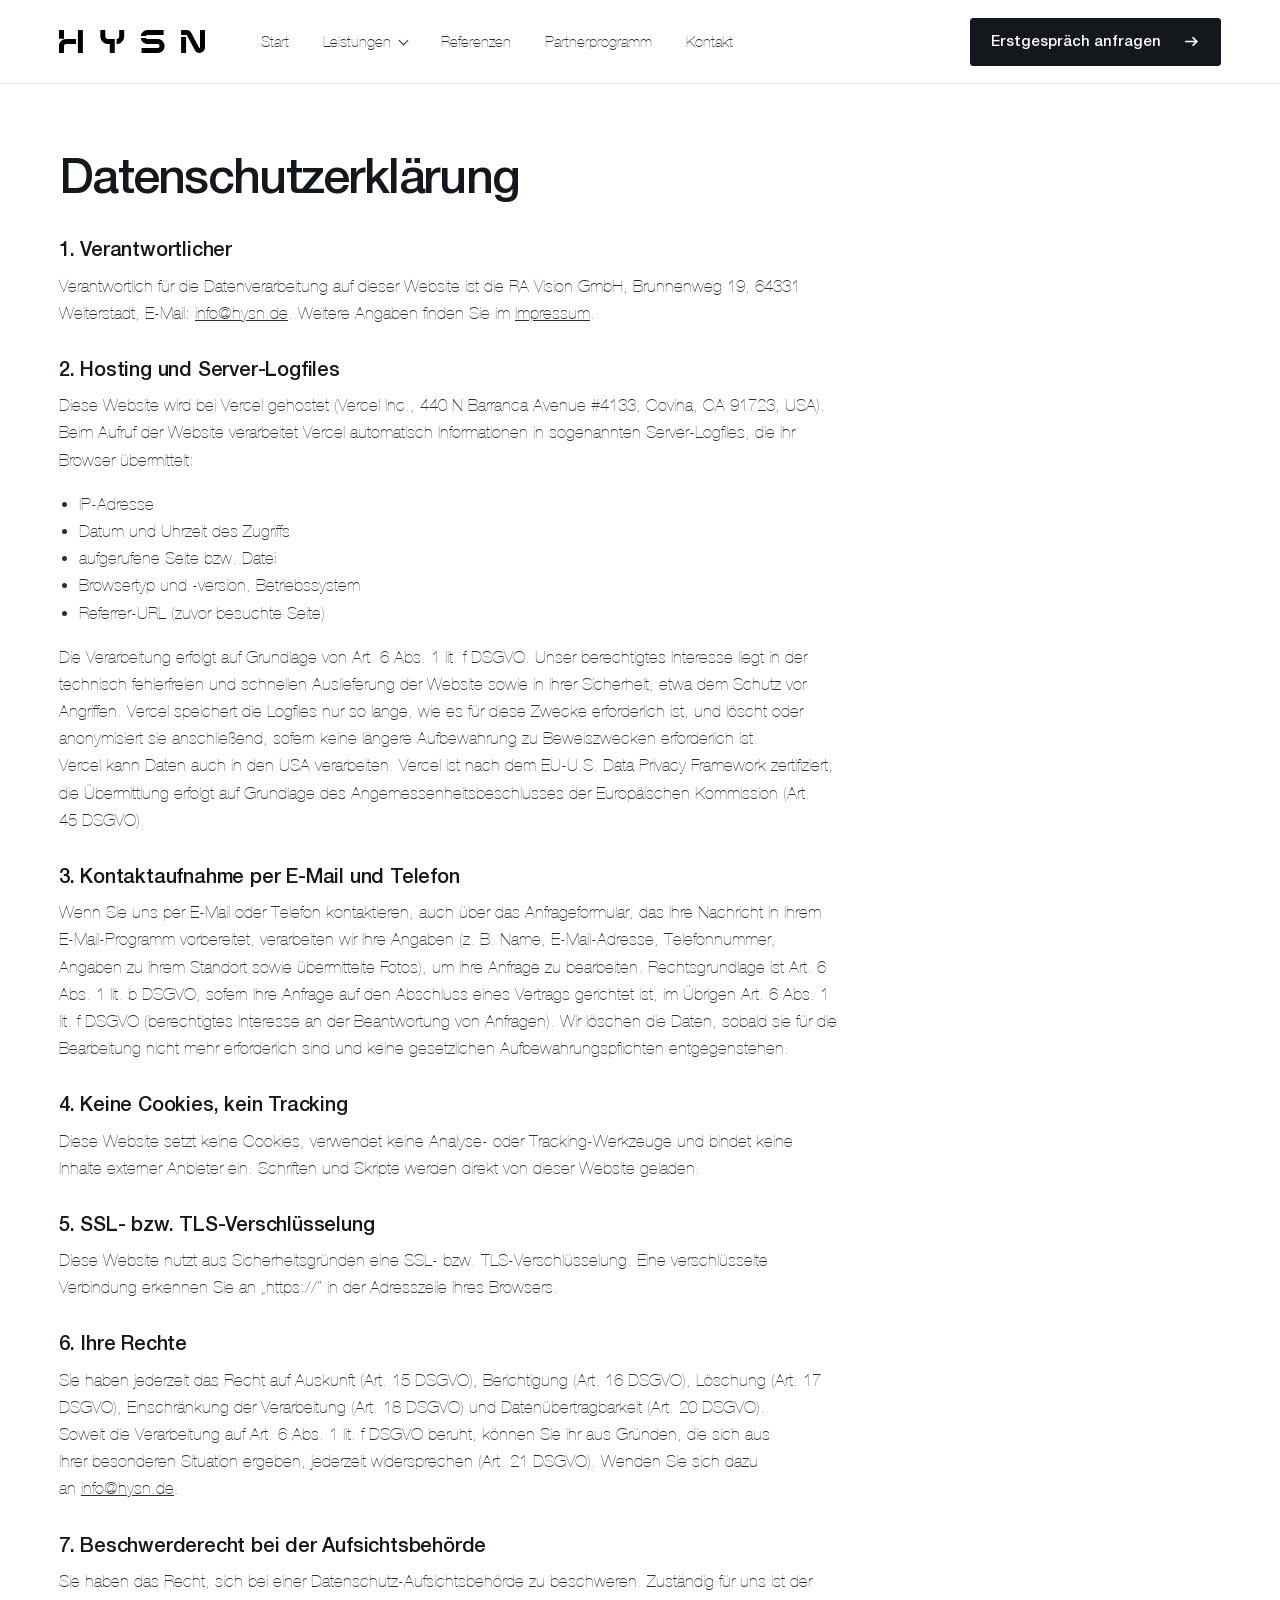
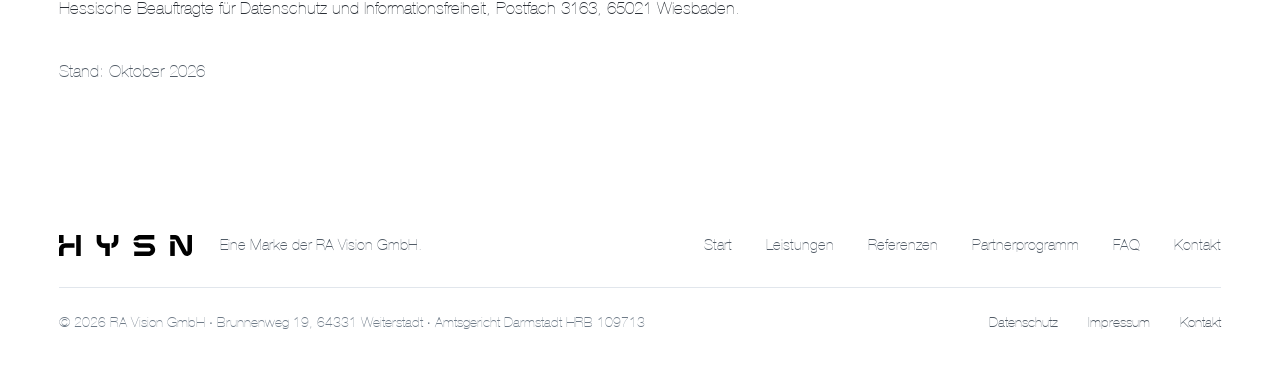
==== commit 92f3af79: "Go live on Vercel: privacy text for Vercel hosting, sitemap, robots.txt Co-Authored-By: Claude Opus " ====
--- a/datenschutz/index.html
+++ b/datenschutz/index.html
@@ -15,10 +15,10 @@
 <div class="wrap"><article class="legal">
 <h1>Datenschutzerklärung</h1>
 <h2>1. Verantwortlicher</h2><p>Verantwortlich für die Datenverarbeitung auf dieser Website ist die RA Vision GmbH, Brunnenweg 19, 64331 Weiterstadt, E-Mail: <a href="mailto:info@hysn.de">info@hysn.de</a>. Weitere Angaben finden Sie im <a href="../impressum/">Impressum</a>.</p>
-<h2>2. Hosting und Server-Logfiles</h2><p>Diese Website wird über Cloudflare bereitgestellt (Cloudflare, Inc., 101 Townsend Street, San Francisco, CA 94107, USA). Beim Aufruf der Website verarbeitet Cloudflare automatisch Informationen in sogenannten Server-Logfiles, die Ihr Browser übermittelt:</p>
+<h2>2. Hosting und Server-Logfiles</h2><p>Diese Website wird bei Vercel gehostet (Vercel Inc., 440 N Barranca Avenue #4133, Covina, CA 91723, USA). Beim Aufruf der Website verarbeitet Vercel automatisch Informationen in sogenannten Server-Logfiles, die Ihr Browser übermittelt:</p>
 <ul><li>IP-Adresse</li><li>Datum und Uhrzeit des Zugriffs</li><li>aufgerufene Seite bzw. Datei</li><li>Browsertyp und -version, Betriebssystem</li><li>Referrer-URL (zuvor besuchte Seite)</li></ul>
-<p>Die Verarbeitung erfolgt auf Grundlage von Art. 6 Abs. 1 lit. f DSGVO. Unser berechtigtes Interesse liegt in der technisch fehlerfreien und schnellen Auslieferung der Website sowie in ihrer Sicherheit, etwa dem Schutz vor Angriffen. Cloudflare speichert die Logfiles nur so lange, wie es für diese Zwecke erforderlich ist, und löscht sie anschließend, sofern keine längere Aufbewahrung zu Beweiszwecken erforderlich ist. Mit Cloudflare besteht ein Vertrag zur Auftragsverarbeitung nach Art. 28 DSGVO.</p>
-<p>Cloudflare kann Daten auch in den USA verarbeiten. Cloudflare ist nach dem EU-U.S. Data Privacy Framework zertifiziert; die Übermittlung erfolgt auf Grundlage des Angemessenheitsbeschlusses der Europäischen Kommission (Art. 45 DSGVO). Ergänzend sieht der Vertrag mit Cloudflare die Standardvertragsklauseln der Europäischen Kommission vor (Art. 46 DSGVO).</p>
+<p>Die Verarbeitung erfolgt auf Grundlage von Art. 6 Abs. 1 lit. f DSGVO. Unser berechtigtes Interesse liegt in der technisch fehlerfreien und schnellen Auslieferung der Website sowie in ihrer Sicherheit, etwa dem Schutz vor Angriffen. Vercel speichert die Logfiles nur so lange, wie es für diese Zwecke erforderlich ist, und löscht oder anonymisiert sie anschließend, sofern keine längere Aufbewahrung zu Beweiszwecken erforderlich ist.</p>
+<p>Vercel kann Daten auch in den USA verarbeiten. Vercel ist nach dem EU-U.S. Data Privacy Framework zertifiziert; die Übermittlung erfolgt auf Grundlage des Angemessenheitsbeschlusses der Europäischen Kommission (Art. 45 DSGVO).</p>
 <h2>3. Kontaktaufnahme per E-Mail und Telefon</h2><p>Wenn Sie uns per E-Mail oder Telefon kontaktieren, auch über das Anfrageformular, das Ihre Nachricht in Ihrem E-Mail-Programm vorbereitet, verarbeiten wir Ihre Angaben (z. B. Name, E-Mail-Adresse, Telefonnummer, Angaben zu Ihrem Standort sowie übermittelte Fotos), um Ihre Anfrage zu bearbeiten. Rechtsgrundlage ist Art. 6 Abs. 1 lit. b DSGVO, sofern Ihre Anfrage auf den Abschluss eines Vertrags gerichtet ist, im Übrigen Art. 6 Abs. 1 lit. f DSGVO (berechtigtes Interesse an der Beantwortung von Anfragen). Wir löschen die Daten, sobald sie für die Bearbeitung nicht mehr erforderlich sind und keine gesetzlichen Aufbewahrungspflichten entgegenstehen.</p>
 <h2>4. Keine Cookies, kein Tracking</h2><p>Diese Website setzt keine Cookies, verwendet keine Analyse- oder Tracking-Werkzeuge und bindet keine Inhalte externer Anbieter ein. Schriften und Skripte werden direkt von dieser Website geladen.</p>
 <h2>5. SSL- bzw. TLS-Verschlüsselung</h2><p>Diese Website nutzt aus Sicherheitsgründen eine SSL- bzw. TLS-Verschlüsselung. Eine verschlüsselte Verbindung erkennen Sie an „https://“ in der Adresszeile Ihres Browsers.</p>
